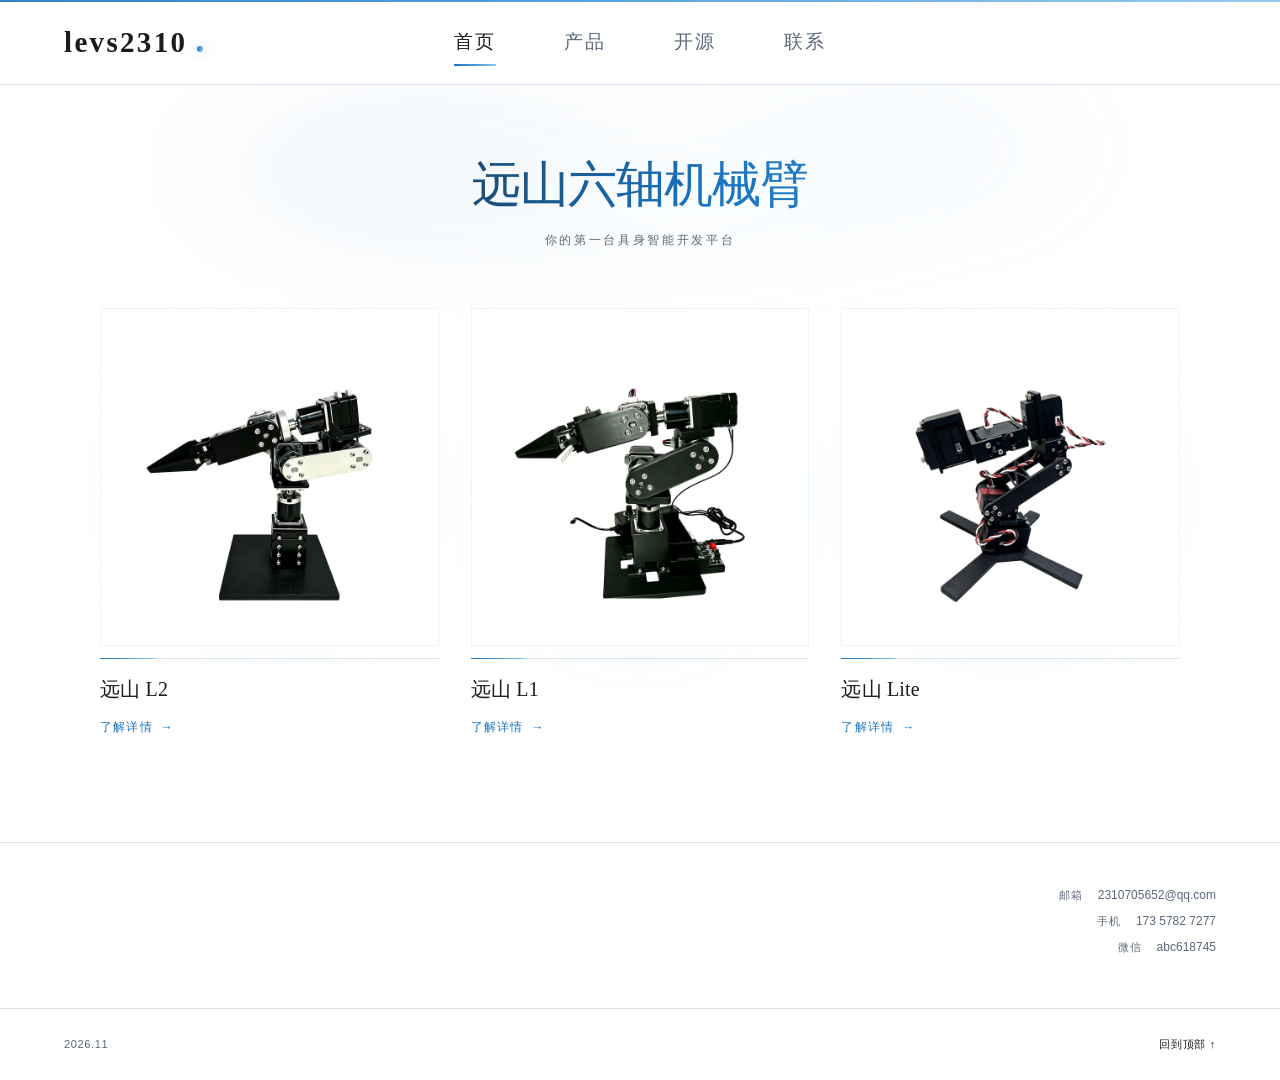
==== index.html @ 3b35d54c "远山桌面机械臂 · 静态产品站 Lite / L1 / L2 三条产品线的多页静态站点：首页三图并排、产品页参数与版本对比、开源页左图右列表，浅色主题，含移动端响应式与联系弹窗。" ====
<!DOCTYPE html>
<html lang="zh-CN">
<head>
  <meta charset="UTF-8">
  <meta name="viewport" content="width=device-width, initial-scale=1.0">
  <title>levs2310 | 远山六轴机械臂 Lite / L1 / L2</title>
  <meta name="description" content="远山六轴机械臂：你的第一台具身智能开发平台。Lite / L1 / L2 三条产品线，提供成品款与套件款。">
  <meta name="theme-color" content="#FFFFFF">
  <link rel="icon" href="favicon.svg" type="image/svg+xml">

  <meta property="og:type" content="website">
  <meta property="og:title" content="levs2310 | 远山六轴机械臂 Lite / L1 / L2">
  <meta property="og:description" content="你的第一台具身智能开发平台。Lite / L1 / L2，成品款与套件款可选。">
  <!-- 部署后建议把 og:image 换成完整的 https 地址 -->
  <meta property="og:image" content="og-cover.jpg">
  <meta property="og:image:width" content="1200">
  <meta property="og:image:height" content="630">
  <meta name="twitter:card" content="summary_large_image">

  <link rel="stylesheet" href="styles.css">
  <script>document.documentElement.classList.add('js');</script>
</head>
<body data-page="home">

<a class="skip-link" href="#main">跳到主要内容</a>

<header class="site-header" id="siteHeader">
  <div class="wrap header-inner">
    <a class="brand" href="#top" aria-label="levs2310 首页">levs2310</a>

    <nav class="desktop-nav" aria-label="主导航">
      <a class="nav-link is-active" href="#top" data-section="top" aria-current="page">首页</a>
      <a class="nav-link" href="products.html" data-section="products">产品</a>
      <a class="nav-link" href="opensource.html" data-section="opensource">开源</a>
      <a class="nav-link" href="#contact" data-section="contact" data-contact-open aria-haspopup="dialog" aria-controls="contactDialog">联系</a>
    </nav>

    <button class="menu-toggle" id="menuToggle" type="button" aria-expanded="false" aria-controls="mobileMenu" aria-label="打开菜单">
      <span class="menu-label">菜单</span>
      <span class="menu-bars" aria-hidden="true"><span></span><span></span></span>
    </button>
  </div>
</header>

<div class="mobile-menu" id="mobileMenu" aria-hidden="true">
  <nav class="mobile-nav" aria-label="移动端导航">
    <a href="#top"><span>首页</span><span aria-hidden="true">↗</span></a>
    <a href="products.html"><span>产品</span><span aria-hidden="true">↗</span></a>
    <a href="opensource.html"><span>开源</span><span aria-hidden="true">↗</span></a>
    <a href="#contact" data-contact-open aria-haspopup="dialog" aria-controls="contactDialog"><span>联系</span><span aria-hidden="true">↗</span></a>
  </nav>
  <div class="mobile-meta">
    <span>六轴机械臂</span>
    <a href="mailto:2310705652@qq.com">2310705652@qq.com</a>
  </div>
</div>

<main id="main">

  <section class="hero" id="top" aria-labelledby="hero-title">
    <div class="wrap">
      <div class="hero-head">
        <h1 class="hero-title" id="hero-title">远山六轴机械臂</h1>
        <p class="hero-tagline">你的第一台具身智能开发平台</p>
      </div>

      <div class="hero-products">
        <a class="hero-product" href="products.html#product-l2" aria-label="查看远山 L2 产品详情">
          <span class="hero-product-glow hero-product-glow--l2" aria-hidden="true"></span>
          <img src="images/products/yuanshan-l2-photo.jpg"
               width="1600" height="1600"
               alt="远山 L2 六轴机械臂"
               fetchpriority="high" decoding="async">
          <span class="hero-product-meta">
            <span class="hero-product-name">远山 L2</span>
          </span>
          <span class="hero-product-cta">了解详情 <span aria-hidden="true">→</span></span>
        </a>

        <a class="hero-product" href="products.html#product-l1" aria-label="查看远山 L1 产品详情">
          <span class="hero-product-glow hero-product-glow--l1" aria-hidden="true"></span>
          <img src="images/products/yuanshan-l1-photo.jpg"
               width="1600" height="1600"
               alt="远山 L1 六轴机械臂"
               decoding="async">
          <span class="hero-product-meta">
            <span class="hero-product-name">远山 L1</span>
          </span>
          <span class="hero-product-cta">了解详情 <span aria-hidden="true">→</span></span>
        </a>

        <a class="hero-product" href="products.html#product-lite" aria-label="查看远山 Lite 产品详情">
          <span class="hero-product-glow hero-product-glow--lite" aria-hidden="true"></span>
          <img src="images/products/yuanshan-lite-photo.jpg"
               width="1600" height="1600"
               alt="远山 Lite 六轴机械臂"
               decoding="async">
          <span class="hero-product-meta">
            <span class="hero-product-name">远山 Lite</span>
          </span>
          <span class="hero-product-cta">了解详情 <span aria-hidden="true">→</span></span>
        </a>
      </div>
    </div>
  </section>

  <section class="contact" id="contact" aria-label="联系方式">
    <div class="wrap">
      <div class="contact-list">
        <a class="contact-item" href="mailto:2310705652@qq.com">
          <span class="contact-label">邮箱</span>
          <span class="contact-value">2310705652@qq.com</span>
        </a>
        <a class="contact-item" href="tel:+8617357827277">
          <span class="contact-label">手机</span>
          <span class="contact-value">173 5782 7277</span>
        </a>
        <div class="contact-item">
          <span class="contact-label">微信</span>
          <span class="contact-value">abc618745</span>
        </div>
      </div>
    </div>
  </section>

</main>

<footer class="site-footer">
  <div class="wrap footer-inner">
    <span>2026.11</span>
    <a class="footer-top" href="#top">回到顶部 ↑</a>
  </div>
</footer>

<dialog class="contact-dialog" id="contactDialog" aria-labelledby="contactDialogTitle">
  <button class="contact-dialog-close" type="button" data-contact-close aria-label="关闭联系方式">×</button>
  <p class="eyebrow">联系</p>
  <h2 class="contact-dialog-title" id="contactDialogTitle">联系方式</h2>
  <div class="contact-dialog-list">
    <div class="contact-dialog-row"><span class="cd-label">微信</span><span class="cd-value">abc618745</span></div>
    <div class="contact-dialog-row"><span class="cd-label">电话</span><a class="cd-value" href="tel:+8617357827277">173 5782 7277</a></div>
    <div class="contact-dialog-row"><span class="cd-label">邮箱</span><a class="cd-value" href="mailto:2310705652@qq.com">2310705652@qq.com</a></div>
  </div>
  <p class="contact-dialog-note">添加请备注来意</p>
</dialog>

<script src="script.js" defer></script>
</body>
</html>
---- styles.css ----
:root {
  --paper: #ffffff;
  --paper-deep: #f2f7fd;
  --ink: #1c1c1e;
  --muted: #5b6879;
  --line: #d9e3f0;
  --accent: #1a74bf;
  --accent-dark: #12558f;
  --cyan: #4f9fdc;
  --violet: #8ac6ea;
  --white: #ffffff;
  --grad: linear-gradient(100deg, #1a74bf 0%, #4f9fdc 55%, #8ac6ea 100%);
  --grad-text: linear-gradient(100deg, #1c1c1e 0%, #1a74bf 58%, #3d92d0 100%);
  --wrap: 1320px;
  --gutter: 64px;
  --header-h: 84px;
  --ease: cubic-bezier(.22, .61, .36, 1);
  --serif: "Noto Serif SC", "Source Han Serif SC", "Songti SC", "STSong", "SimSun", serif;
  --sans: "Noto Sans SC", "HarmonyOS Sans SC", "PingFang SC", "Microsoft YaHei", sans-serif;
}

*,
*::before,
*::after {
  box-sizing: border-box;
}

html {
  scroll-behavior: smooth;
  scroll-padding-top: calc(var(--header-h) + 24px);
  background: var(--paper);
}

body {
  margin: 0;
  min-width: 320px;
  overflow-x: clip;
  background: var(--paper);
  color: var(--ink);
  font-family: var(--sans);
  font-size: 16px;
  line-height: 1.75;
  -webkit-font-smoothing: antialiased;
  text-rendering: optimizeLegibility;
}

body.menu-open {
  overflow: hidden;
}

::selection {
  background: var(--accent);
  color: var(--white);
}

img {
  display: block;
  max-width: 100%;
}

a {
  color: inherit;
  text-decoration: none;
}

button {
  font: inherit;
}

h1,
h2,
h3,
p,
figure,
dl,
dd {
  margin: 0;
}

ul {
  margin: 0;
  padding: 0;
  list-style: none;
}

.wrap {
  width: min(var(--wrap), calc(100% - var(--gutter) * 2));
  margin-inline: auto;
}

.skip-link {
  position: fixed;
  top: 8px;
  left: 8px;
  z-index: 300;
  padding: 10px 16px;
  background: var(--ink);
  color: var(--paper);
  transform: translateY(-150%);
  transition: transform .2s ease;
}

.skip-link:focus {
  transform: translateY(0);
}

:focus-visible {
  outline: 2px solid var(--accent);
  outline-offset: 4px;
}

/* ---------- header ---------- */

.site-header {
  position: sticky;
  top: 0;
  z-index: 100;
  background: rgba(255, 255, 255, .92);
  backdrop-filter: blur(14px);
  -webkit-backdrop-filter: blur(14px);
  border-bottom: 1px solid var(--line);
  transition: border-color .25s ease;
}

.site-header::before {
  content: "";
  position: absolute;
  inset: 0 0 auto;
  height: 2px;
  background: var(--grad);
  opacity: .9;
}

.site-header.is-scrolled {
  border-bottom-color: var(--line);
}

.header-inner {
  height: var(--header-h);
  display: grid;
  grid-template-columns: 1fr auto 1fr;
  align-items: center;
}

.brand {
  grid-column: 1;
  justify-self: start;
  position: relative;
  display: inline-flex;
  align-items: baseline;
  font-family: var(--serif);
  font-size: 29px;
  font-weight: 560;
  letter-spacing: .08em;
  line-height: 1;
  color: var(--ink);
}

.brand::after {
  content: "";
  width: 6px;
  height: 6px;
  margin-left: 10px;
  border-radius: 50%;
  background: var(--grad);
  box-shadow: 0 0 12px rgba(26, 116, 191, .45);
}

.desktop-nav {
  grid-column: 2;
  justify-self: center;
  display: flex;
  align-items: center;
  gap: 68px;
}

.nav-link {
  position: relative;
  padding: 7px 0;
  color: #5b6879;
  font-size: 19px;
  letter-spacing: .1em;
  transition: color .22s ease;
}

.nav-link::after {
  content: "";
  position: absolute;
  left: 0;
  right: 100%;
  bottom: 0;
  height: 2px;
  background: var(--grad);
  transition: right .3s var(--ease);
}

.nav-link:hover,
.nav-link.is-active {
  color: var(--ink);
}

.nav-link:hover::after,
.nav-link.is-active::after {
  right: 0;
}

.menu-toggle {
  grid-column: 3;
  justify-self: end;
  display: none;
  align-items: center;
  gap: 12px;
  padding: 8px 0;
  border: 0;
  background: transparent;
  color: var(--ink);
  cursor: pointer;
}

.menu-label {
  font-size: 12px;
  letter-spacing: .14em;
}

.menu-bars {
  position: relative;
  width: 22px;
  height: 12px;
}

.menu-bars span {
  position: absolute;
  left: 0;
  width: 22px;
  height: 1px;
  background: currentColor;
  transition: top .25s ease, transform .25s ease;
}

.menu-bars span:first-child {
  top: 2px;
}

.menu-bars span:last-child {
  top: 9px;
}

.menu-open .menu-bars span:first-child {
  top: 6px;
  transform: rotate(45deg);
}

.menu-open .menu-bars span:last-child {
  top: 6px;
  transform: rotate(-45deg);
}

.mobile-menu {
  position: fixed;
  inset: var(--header-h) 0 0;
  z-index: 90;
  display: flex;
  flex-direction: column;
  justify-content: space-between;
  padding: 24px var(--gutter) 40px;
  background:
    radial-gradient(65% 40% at 20% 0%, rgba(26, 116, 191, .10), transparent 70%),
    radial-gradient(55% 35% at 90% 15%, rgba(79, 159, 220, .10), transparent 72%),
    var(--paper);
  opacity: 0;
  visibility: hidden;
  transform: translateY(-8px);
  transition: opacity .28s ease, transform .28s var(--ease), visibility .28s;
  overflow-y: auto;
}

.mobile-menu.is-open {
  opacity: 1;
  visibility: visible;
  transform: none;
}

.mobile-nav a {
  display: flex;
  align-items: baseline;
  justify-content: space-between;
  padding: 27px 0;
  border-bottom: 1px solid var(--line);
  font-family: var(--serif);
  font-size: clamp(35px, 8.8vw, 48px);
  font-weight: 500;
  line-height: 1.2;
}

.mobile-nav a:first-child {
  border-top: 1px solid var(--line);
}

.mobile-nav a span:last-child {
  color: var(--accent);
  font-family: var(--sans);
  font-size: 14px;
  font-weight: 400;
  letter-spacing: 0;
}

.mobile-meta {
  display: flex;
  justify-content: space-between;
  gap: 24px;
  padding-top: 32px;
  color: var(--muted);
  font-size: 12px;
  letter-spacing: .04em;
}

.mobile-meta a {
  color: var(--ink);
}

/* ---------- shared type ---------- */

.eyebrow {
  display: flex;
  align-items: center;
  gap: 12px;
  color: var(--muted);
  font-size: 12px;
  letter-spacing: .18em;
  line-height: 1.4;
}

.eyebrow::before {
  content: "";
  width: 24px;
  height: 1px;
  background: var(--grad);
}

.section-head {
  display: grid;
  grid-template-columns: minmax(0, 1.1fr) minmax(280px, .9fr);
  gap: 64px;
  align-items: end;
  margin-bottom: 64px;
}

.section-head h2 {
  margin-top: 20px;
  font-family: var(--serif);
  font-size: clamp(36px, 4.1vw, 56px);
  font-weight: 520;
  line-height: 1.24;
  letter-spacing: -.015em;
}

.section-head h2::after {
  content: "";
  display: block;
  width: 64px;
  height: 2px;
  margin-top: 22px;
  background: var(--grad);
}

.section-lead {
  max-width: 390px;
  color: var(--muted);
  font-size: 15px;
  line-height: 1.95;
}

.section-head--slim {
  display: block;
  margin-bottom: 32px;
}

.section-head--slim .section-lead {
  max-width: 620px;
  margin-top: 12px;
  font-size: 14px;
  line-height: 1.8;
}

/* ---------- hero ---------- */

.hero {
  position: relative;
  isolation: isolate;
  overflow: clip;
  padding: 74px 0 102px;
}

.hero-head {
  position: relative;
  isolation: isolate;
  max-width: 920px;
  margin-inline: auto;
  text-align: center;
}

.hero-head::before {
  content: "";
  position: absolute;
  inset: -70px -18% 0;
  z-index: -1;
  background:
    radial-gradient(32% 60% at 32% 50%, rgba(26, 116, 191, .16), transparent 70%),
    radial-gradient(28% 56% at 70% 38%, rgba(79, 159, 220, .14), transparent 72%),
    radial-gradient(26% 50% at 52% 82%, rgba(138, 198, 234, .11), transparent 74%);
  filter: blur(62px);
  opacity: .9;
  pointer-events: none;
}

.hero-title {
  font-family: var(--serif);
  font-size: clamp(1.7rem, 3.8vw, 3.2rem);
  font-weight: 520;
  line-height: 1.1;
  letter-spacing: -.02em;
  color: var(--ink);
}

@supports ((-webkit-background-clip: text) or (background-clip: text)) {
  .hero-title {
    background: var(--grad-text);
    -webkit-background-clip: text;
    background-clip: text;
    color: transparent;
    -webkit-text-fill-color: transparent;
  }
}

.hero-tagline {
  margin-top: 18px;
  color: var(--muted);
  font-size: 12px;
  letter-spacing: .22em;
  line-height: 1.6;
}

/* ---------- hero products ---------- */

.hero-products {
  display: grid;
  grid-template-columns: repeat(3, minmax(0, 1fr));
  gap: clamp(18px, 2.6vw, 32px);
  max-width: 1080px;
  margin: 58px auto 0;
}

.hero-product {
  position: relative;
  display: block;
  isolation: isolate;
}

.hero-product-glow {
  position: absolute;
  inset: 8% 3% 18%;
  z-index: 0;
  border-radius: 50%;
  filter: blur(38px);
  opacity: .58;
  transition: opacity .35s ease, transform .45s var(--ease);
  pointer-events: none;
}

.hero-product-glow--l2 {
  background: radial-gradient(circle at 50% 42%, rgba(26, 116, 191, .30), rgba(138, 198, 234, .20) 45%, transparent 72%);
}

.hero-product-glow--l1 {
  background: radial-gradient(circle, rgba(26, 116, 191, .34), transparent 70%);
}

.hero-product-glow--lite {
  background: radial-gradient(circle at 50% 45%, rgba(79, 159, 220, .32), rgba(138, 198, 234, .15) 58%, transparent 74%);
}

.hero-product img {
  position: relative;
  z-index: 1;
  width: 100%;
  height: auto;
  aspect-ratio: 1 / 1;
  object-fit: contain;
  border: 1px solid rgba(233, 242, 251, .9);
  transition: transform .5s var(--ease);
}

.hero-product:hover img {
  transform: translateY(-5px) scale(1.008);
}

.hero-product:hover .hero-product-glow {
  opacity: .9;
  transform: scale(1.03);
}

.hero-product-meta {
  position: relative;
  z-index: 2;
  display: flex;
  align-items: baseline;
  justify-content: space-between;
  gap: 16px;
  margin-top: 12px;
  padding-top: 13px;
  border-top: 1px solid var(--line);
}

.hero-product-meta::before {
  content: "";
  position: absolute;
  top: -1px;
  left: 0;
  width: 54px;
  height: 1px;
  background: var(--grad);
}

.hero-product-name {
  font-family: var(--serif);
  font-size: 20px;
  font-weight: 500;
  letter-spacing: .01em;
}

.hero-product-cta {
  position: relative;
  z-index: 2;
  display: inline-flex;
  align-items: center;
  gap: 8px;
  margin-top: 10px;
  color: var(--accent);
  font-size: 12px;
  letter-spacing: .1em;
  transition: color .22s ease;
}

.hero-product-cta span {
  transition: transform .22s var(--ease);
}

.hero-product:hover .hero-product-cta {
  color: var(--accent-dark);
}

.hero-product:hover .hero-product-cta span {
  transform: translateX(3px);
}

.hero-product:focus-visible {
  outline: 2px solid var(--accent);
  outline-offset: 4px;
}

/* ---------- products ---------- */

.products {
  padding: clamp(24px, 3vw, 40px) 0 24px;
}

.product {
  display: grid;
  grid-template-columns: minmax(0, 1.04fr) minmax(0, .96fr);
  gap: clamp(44px, 6vw, 88px);
  align-items: center;
  padding: clamp(32px, 3.5vw, 48px) 0;
  border-top: 1px solid var(--line);
}

.products .wrap > .product:first-of-type {
  border-top: 0;
  padding-top: clamp(12px, 1.5vw, 22px);
}

.product--flip .product-media {
  order: 2;
}

.product--flip .product-copy {
  order: 1;
}

.product-media {
  position: relative;
  isolation: isolate;
  min-width: 0;
}

.product-media::before {
  content: "";
  position: absolute;
  inset: 10% 4% 16%;
  z-index: 0;
  border-radius: 50%;
  filter: blur(44px);
  opacity: .52;
  pointer-events: none;
}

#product-l2 .product-media::before {
  background: radial-gradient(circle at 48% 44%, rgba(26, 116, 191, .28), rgba(138, 198, 234, .16) 52%, transparent 74%);
}

#product-l1 .product-media::before {
  background: radial-gradient(circle at 45% 46%, rgba(26, 116, 191, .26), rgba(79, 159, 220, .13) 58%, transparent 75%);
}

#product-lite .product-media::before {
  background: radial-gradient(circle at 50% 44%, rgba(79, 159, 220, .26), rgba(138, 198, 234, .14) 58%, transparent 75%);
}

.product-media img {
  position: relative;
  z-index: 1;
  width: 100%;
  height: auto;
  aspect-ratio: 1 / 1;
  object-fit: contain;
  border: 1px solid rgba(233, 242, 251, .8);
}

.product-copy {
  max-width: 520px;
}

.product h3 {
  margin-top: 0;
  font-family: var(--serif);
  font-size: clamp(38px, 4.3vw, 58px);
  font-weight: 520;
  line-height: 1.15;
  letter-spacing: -.015em;
}

.product-tagline {
  margin-top: 24px;
  font-family: var(--serif);
  font-size: clamp(20px, 1.8vw, 25px);
  font-weight: 480;
  line-height: 1.55;
}

.product-desc {
  margin-top: 20px;
  color: var(--muted);
  font-size: 15px;
  line-height: 1.95;
}

.product-facts {
  margin-top: 36px;
  border-top: 1px solid var(--line);
}

.product-facts div {
  display: grid;
  grid-template-columns: 86px minmax(0, 1fr);
  gap: 20px;
  padding: 12px 0;
  border-bottom: 1px solid var(--line);
}

.product-facts dt {
  color: var(--muted);
  font-size: 11px;
  letter-spacing: .14em;
  line-height: 1.8;
}

.product-facts dd {
  font-size: 14px;
  line-height: 1.8;
}

/* ---------- compare ---------- */

.sr-only {
  position: absolute;
  width: 1px;
  height: 1px;
  padding: 0;
  margin: -1px;
  overflow: hidden;
  clip: rect(0, 0, 0, 0);
  white-space: nowrap;
  border: 0;
}

.compare {
  margin-top: clamp(48px, 6vw, 80px);
  border-top: 1px solid var(--line);
  padding-top: clamp(40px, 5vw, 64px);
}

.compare-scroll {
  overflow-x: auto;
  -webkit-overflow-scrolling: touch;
}

.compare-table {
  width: 100%;
  min-width: 900px;
  border-collapse: collapse;
  table-layout: fixed;
  text-align: left;
}

.compare-table .ct-col-feature {
  width: 20%;
}

.compare-table .ct-col-data {
  width: 16%;
}

.compare-table th,
.compare-table td {
  padding: 14px 12px;
  border-right: 1px solid var(--line);
  border-bottom: 1px solid var(--line);
  font-size: 13px;
  line-height: 1.6;
  vertical-align: middle;
}

.compare-table th:last-child,
.compare-table td:last-child {
  border-right: 0;
}

.compare-table tbody td {
  text-align: center;
}

.compare-table thead th {
  border-top: 1px solid var(--line);
  padding-top: 18px;
  padding-bottom: 18px;
  vertical-align: top;
}

.compare-table .ct-model-row th {
  padding-bottom: 8px;
  border-bottom: 0;
  text-align: center;
  font-weight: 400;
}

.compare-table .ct-model-row th:first-child {
  text-align: left;
}

.compare-table .ct-tier-row th {
  padding-top: 4px;
  padding-bottom: 16px;
  border-top: 0;
  text-align: center;
  font-weight: 400;
}

.compare-table tbody th[scope="row"] {
  color: var(--muted);
  font-size: 13px;
  font-weight: 400;
}

.ct-name {
  display: block;
  font-family: var(--serif);
  font-size: 20px;
  font-weight: 500;
  letter-spacing: .01em;
}

.ct-tier {
  display: block;
  color: var(--muted);
  font-size: 12px;
  letter-spacing: .08em;
}

.ct-price {
  display: block;
  margin-top: 4px;
  color: var(--accent-dark);
  font-size: 13px;
  font-variant-numeric: tabular-nums;
}

.ct-group th {
  padding-top: 24px;
  padding-bottom: 8px;
  color: var(--accent-dark);
  font-size: 11px;
  font-weight: 400;
  letter-spacing: .18em;
}

.compare-table .is-yes {
  color: var(--accent);
  font-size: 18px;
  line-height: 1;
}

/* ---------- delivery ---------- */

.delivery {
  margin-top: clamp(48px, 6vw, 80px);
  border-top: 1px solid var(--line);
  padding-top: clamp(40px, 5vw, 64px);
  padding-bottom: clamp(64px, 8vw, 112px);
}

.delivery-grid {
  display: grid;
  grid-template-columns: repeat(3, minmax(0, 1fr));
  gap: clamp(28px, 5vw, 56px);
}

.delivery-item {
  position: relative;
  padding-top: 18px;
}

.delivery-item::before {
  content: "";
  position: absolute;
  top: 0;
  left: 0;
  right: 0;
  height: 1px;
  background: var(--grad);
  opacity: .55;
}

.delivery-item h3 {
  font-family: var(--serif);
  font-size: 22px;
  font-weight: 500;
  line-height: 1.3;
}

.delivery-item p {
  max-width: 300px;
  margin-top: 10px;
  color: var(--muted);
  font-size: 14px;
  line-height: 1.85;
}

/* ---------- open source ---------- */

.opensource {
  margin-top: clamp(72px, 9vw, 120px);
  padding: clamp(48px, 6vw, 80px) 0 clamp(56px, 7vw, 96px);
  border-top: 1px solid var(--line);
  border-bottom: 1px solid var(--line);
  background:
    radial-gradient(45% 60% at 12% 10%, rgba(26, 116, 191, .09), transparent 72%),
    radial-gradient(40% 52% at 88% 20%, rgba(79, 159, 220, .10), transparent 72%),
    radial-gradient(36% 48% at 52% 100%, rgba(138, 198, 234, .08), transparent 74%),
    var(--paper);
}

.os-layout {
  display: grid;
  grid-template-columns: minmax(0, 360px) minmax(0, 1fr);
  gap: clamp(40px, 6vw, 96px);
  align-items: center;
}

.os-figure {
  max-width: 360px;
  margin: 0;
}

.os-figure img {
  display: block;
  width: 100%;
  height: auto;
  aspect-ratio: 1 / 1;
  object-fit: contain;
  mix-blend-mode: multiply;
}

.os-entries {
  min-width: 0;
}

.os-entry + .os-entry {
  margin-top: clamp(28px, 3.2vw, 44px);
  padding-top: clamp(28px, 3.2vw, 44px);
  border-top: 1px solid var(--line);
}

.os-entry-title {
  font-family: var(--serif);
  font-size: clamp(21px, 2vw, 26px);
  font-weight: 500;
  line-height: 1.4;
  letter-spacing: .01em;
}

.os-entry-num {
  margin-right: 12px;
  color: var(--accent);
  font-family: var(--sans);
  font-size: 15px;
  font-weight: 400;
  letter-spacing: .04em;
}

.os-entry-copy {
  margin-top: 12px;
  color: var(--muted);
  font-size: 13px;
  line-height: 1.9;
  overflow-wrap: anywhere;
}

.os-entry-copy a {
  color: var(--accent);
  text-decoration: underline;
  text-underline-offset: 3px;
}

.os-entry-link {
  display: inline-flex;
  align-items: center;
  gap: 8px;
  margin-top: 18px;
  color: var(--accent);
  font-size: 13px;
  letter-spacing: .04em;
  transition: color .22s ease;
}

.os-entry-link span {
  transition: transform .22s var(--ease);
}

.os-entry-link:hover {
  color: var(--accent-dark);
}

.os-entry-link:hover span {
  transform: translate(2px, -2px);
}

.os-entry-link:focus-visible {
  outline: 2px solid var(--accent);
  outline-offset: 3px;
}

/* ---------- subpage ---------- */

.subpage-main .products {
  padding-top: clamp(20px, 2.5vw, 32px);
}

.subpage-main .opensource {
  margin-top: 0;
}

/* ---------- contact ---------- */

.contact {
  padding: 40px 0 48px;
  border-top: 1px solid var(--line);
}

.contact-list {
  max-width: 420px;
  margin-left: auto;
  text-align: right;
}

.contact-item {
  display: flex;
  justify-content: flex-end;
  gap: 14px;
  align-items: baseline;
  padding: 2px 0;
  color: var(--muted);
  font-size: 12px;
  line-height: 1.8;
  transition: color .22s ease;
}

a.contact-item:hover {
  color: var(--accent-dark);
}

.contact-label {
  color: var(--muted);
  font-size: 11px;
  letter-spacing: .14em;
  line-height: 1.8;
}

.contact-value {
  font-family: var(--sans);
  font-size: 12px;
  line-height: 1.8;
  overflow-wrap: anywhere;
}

/* ---------- contact dialog ---------- */

body.dialog-open {
  overflow: hidden;
}

.contact-dialog {
  width: min(400px, calc(100% - 32px));
  max-width: none;
  max-height: calc(100% - 32px);
  margin: auto;
  padding: clamp(28px, 4vw, 38px);
  border: 1px solid var(--line);
  border-radius: 16px;
  background:
    radial-gradient(70% 50% at 100% 0%, rgba(26, 116, 191, .09), transparent 72%),
    radial-gradient(60% 45% at 0% 100%, rgba(138, 198, 234, .10), transparent 74%),
    var(--white);
  box-shadow: 0 28px 80px rgba(20, 44, 70, .22);
  color: var(--ink);
}

.contact-dialog[open] {
  animation: dialog-in .26s var(--ease);
}

@keyframes dialog-in {
  from { opacity: 0; transform: translateY(10px) scale(.98); }
  to { opacity: 1; transform: none; }
}

.contact-dialog::backdrop {
  background: rgba(16, 30, 45, .42);
}

.contact-dialog-close {
  position: absolute;
  top: 12px;
  right: 14px;
  display: grid;
  place-items: center;
  width: 32px;
  height: 32px;
  padding: 0;
  border: 0;
  border-radius: 50%;
  background: transparent;
  color: var(--muted);
  font-size: 22px;
  line-height: 1;
  cursor: pointer;
  transition: color .22s ease, background .22s ease;
}

.contact-dialog-close:hover {
  color: var(--accent-dark);
  background: var(--paper-deep);
}

.contact-dialog-title {
  margin-top: 14px;
  font-family: var(--serif);
  font-size: 26px;
  font-weight: 500;
  line-height: 1.3;
  letter-spacing: .02em;
}

.contact-dialog-list {
  margin-top: 24px;
}

.contact-dialog-row {
  display: flex;
  align-items: baseline;
  justify-content: space-between;
  gap: 16px;
  padding: 12px 0;
  border-bottom: 1px solid var(--line);
}

.cd-label {
  color: var(--muted);
  font-size: 11px;
  letter-spacing: .14em;
  white-space: nowrap;
}

.cd-value {
  font-size: 15px;
  font-variant-numeric: tabular-nums;
  overflow-wrap: anywhere;
  text-align: right;
}

a.cd-value {
  color: var(--accent);
  transition: color .22s ease;
}

a.cd-value:hover {
  color: var(--accent-dark);
}

.contact-dialog-note {
  margin-top: 20px;
  color: var(--accent-dark);
  font-size: 12px;
  letter-spacing: .08em;
}

/* ---------- footer ---------- */

.site-footer {
  border-top: 1px solid var(--line);
  background: var(--white);
}

.footer-inner {
  display: flex;
  align-items: baseline;
  justify-content: space-between;
  gap: 24px;
  padding: 26px 0;
  color: var(--muted);
  font-size: 11px;
  letter-spacing: .06em;
}

.footer-top {
  color: var(--ink);
  transition: color .22s ease;
}

.footer-top:hover {
  color: var(--accent-dark);
}

/* ---------- motion ---------- */

@keyframes rise {
  from {
    opacity: 0;
    transform: translateY(16px);
  }
  to {
    opacity: 1;
    transform: translateY(0);
  }
}

.js .hero-head > * {
  animation: rise .8s var(--ease) both;
}

.js .hero-head > *:nth-child(2) {
  animation-delay: .08s;
}

.js .hero-product {
  animation: rise .9s var(--ease) both;
}

.js .hero-product:nth-child(1) {
  animation-delay: .16s;
}

.js .hero-product:nth-child(2) {
  animation-delay: .24s;
}

.js .hero-product:nth-child(3) {
  animation-delay: .32s;
}

.js .reveal {
  opacity: 0;
  transform: translateY(16px);
  transition: opacity .7s ease, transform .7s var(--ease);
  transition-delay: var(--delay, 0s);
}

.js .reveal.is-visible {
  opacity: 1;
  transform: none;
}

/* ---------- responsive ---------- */

@media (max-width: 1120px) {
  :root {
    --gutter: 48px;
  }

  .desktop-nav {
    gap: 48px;
  }

  .hero-products {
    max-width: 1000px;
  }

  .section-head {
    gap: 44px;
  }

}

@media (max-width: 900px) {
  :root {
    --header-h: 66px;
    --gutter: 24px;
  }

  .desktop-nav {
    display: none;
  }

  .menu-toggle {
    display: inline-flex;
  }

  .brand {
    font-size: 25px;
  }

  .hero {
    padding: 56px 0 72px;
  }

  .hero-products {
    max-width: 100%;
    gap: 20px;
    margin-top: 44px;
  }

  .hero-product-name {
    font-size: 18px;
  }

  .section-head {
    grid-template-columns: 1fr;
    gap: 24px;
    margin-bottom: 44px;
  }

  .section-lead {
    max-width: 560px;
  }

  .product {
    grid-template-columns: 1fr;
    gap: 28px;
    padding: 40px 0;
  }

  .product--flip .product-media,
  .product--flip .product-copy {
    order: initial;
  }

  .product-media {
    max-width: 640px;
  }

  .product-copy {
    max-width: 620px;
  }

  .product-tagline {
    margin-top: 16px;
  }

  .product-desc {
    margin-top: 14px;
  }

  .product-facts {
    margin-top: 28px;
  }

  .opensource {
    margin-top: 64px;
    padding: 56px 0 64px;
  }

  .os-layout {
    grid-template-columns: 1fr;
    gap: 32px;
  }

  .os-figure {
    max-width: 300px;
  }

  .delivery-grid {
    grid-template-columns: 1fr;
    gap: 24px;
  }

  .contact {
    padding: 32px 0 40px;
  }

  .footer-inner {
    flex-wrap: wrap;
    gap: 10px 24px;
  }
}

@media (max-width: 760px) {
  .hero-products {
    grid-template-columns: 1fr;
    gap: 36px;
    max-width: 460px;
    margin-top: 40px;
  }

  .hero-product img {
    width: 100%;
  }

  .hero-product-name {
    font-size: 19px;
  }

  .compare-table th,
  .compare-table td {
    padding: 13px 12px;
    font-size: 12px;
  }

  .compare-table tbody th[scope="row"] {
    font-size: 12px;
  }

  .ct-name {
    font-size: 17px;
  }
}

@media (max-width: 560px) {
  .product-facts div {
    grid-template-columns: 76px minmax(0, 1fr);
    gap: 12px;
  }

  .contact-dialog {
    padding: 26px 22px;
  }

  .contact-dialog-title {
    font-size: 23px;
  }

  .contact-item {
    gap: 10px;
  }

  .footer-inner {
    justify-content: flex-start;
  }

  .footer-top {
    margin-left: auto;
  }
}

@media (max-width: 340px) {
  .hero-title {
    font-size: 2rem;
  }
}

@media (prefers-reduced-motion: reduce) {
  html {
    scroll-behavior: auto;
  }

  *,
  *::before,
  *::after {
    animation-duration: .001ms !important;
    animation-iteration-count: 1 !important;
    transition-duration: .001ms !important;
  }

  .js .reveal {
    opacity: 1;
    transform: none;
  }
}
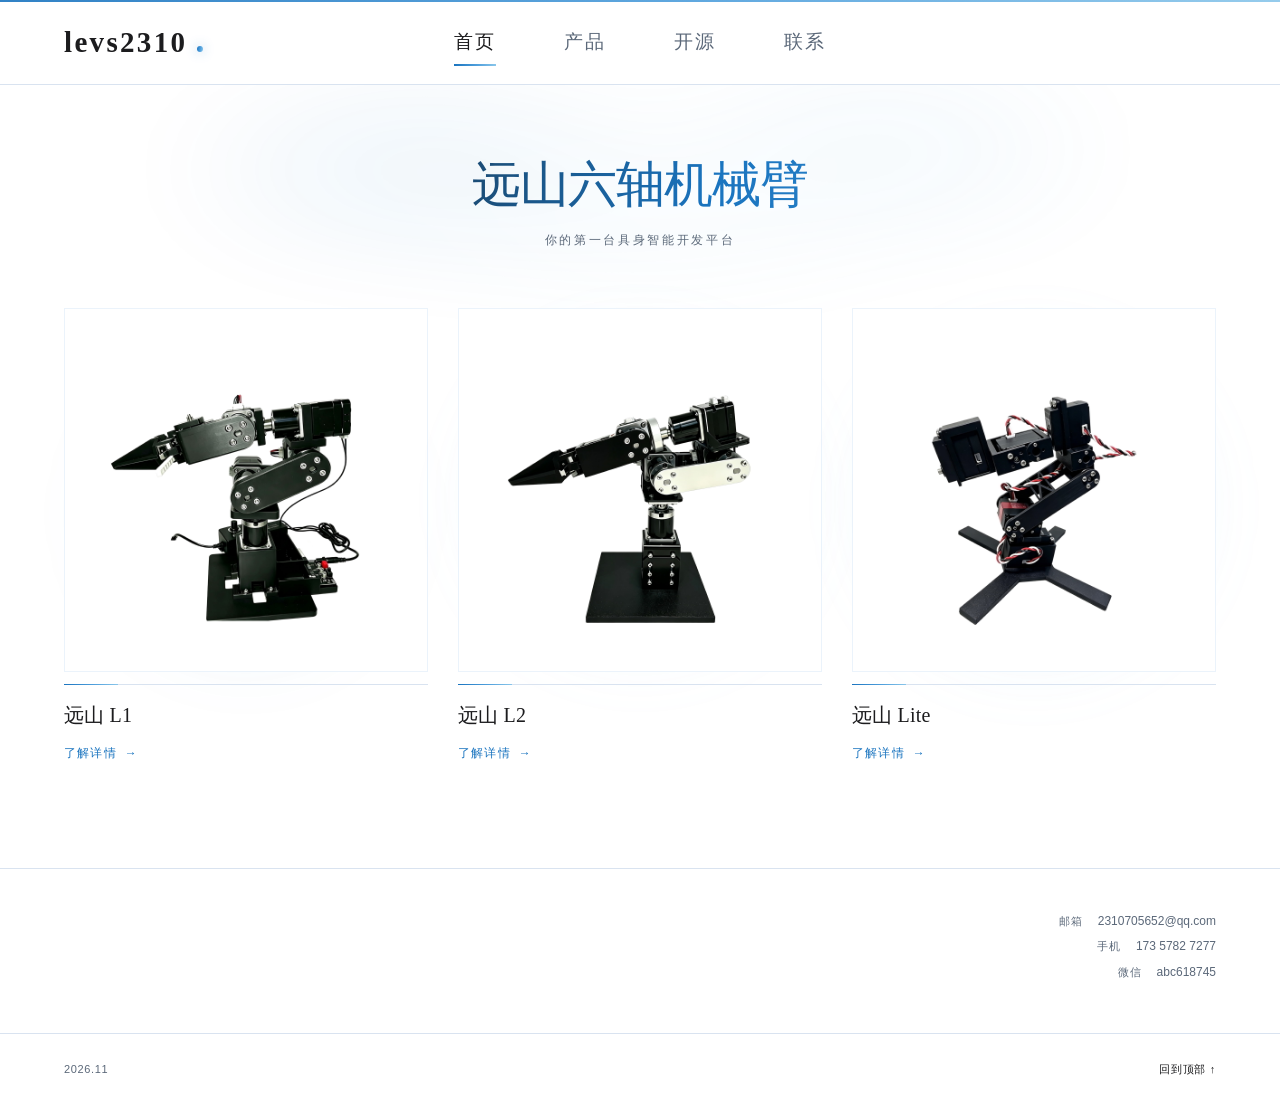
==== commit 69b4f4a6: "产品页改版：对比表去分组标题与套件列、加配件/套件区、主页调序放大 - 主页三图顺序改为 L1 / L2 / Lite，容器放宽到 1160px，单图约 +8% - 产品页顶部新增「成品机械臂」小标题" ====
--- a/index.html
+++ b/index.html
@@ -11,8 +11,9 @@
   <meta property="og:type" content="website">
   <meta property="og:title" content="levs2310 | 远山六轴机械臂 Lite / L1 / L2">
   <meta property="og:description" content="你的第一台具身智能开发平台。Lite / L1 / L2，成品款与套件款可选。">
-  <!-- 部署后建议把 og:image 换成完整的 https 地址 -->
-  <meta property="og:image" content="og-cover.jpg">
+  <!-- 站点已部署到 GitHub Pages，og:image 使用绝对地址，社交卡片才能正常抓图 -->
+  <meta property="og:image" content="https://levs2310.github.io/YS-arm/og-cover.jpg">
+  <meta property="og:url" content="https://levs2310.github.io/YS-arm/">
   <meta property="og:image:width" content="1200">
   <meta property="og:image:height" content="630">
   <meta name="twitter:card" content="summary_large_image">
@@ -65,26 +66,26 @@
       </div>
 
       <div class="hero-products">
+        <a class="hero-product" href="products.html#product-l1" aria-label="查看远山 L1 产品详情">
+          <span class="hero-product-glow hero-product-glow--l1" aria-hidden="true"></span>
+          <img src="images/products/yuanshan-l1-photo.jpg"
+               width="1600" height="1600"
+               alt="远山 L1 六轴机械臂"
+               fetchpriority="high" decoding="async">
+          <span class="hero-product-meta">
+            <span class="hero-product-name">远山 L1</span>
+          </span>
+          <span class="hero-product-cta">了解详情 <span aria-hidden="true">→</span></span>
+        </a>
+
         <a class="hero-product" href="products.html#product-l2" aria-label="查看远山 L2 产品详情">
           <span class="hero-product-glow hero-product-glow--l2" aria-hidden="true"></span>
           <img src="images/products/yuanshan-l2-photo.jpg"
                width="1600" height="1600"
                alt="远山 L2 六轴机械臂"
-               fetchpriority="high" decoding="async">
+               decoding="async">
           <span class="hero-product-meta">
             <span class="hero-product-name">远山 L2</span>
-          </span>
-          <span class="hero-product-cta">了解详情 <span aria-hidden="true">→</span></span>
-        </a>
-
-        <a class="hero-product" href="products.html#product-l1" aria-label="查看远山 L1 产品详情">
-          <span class="hero-product-glow hero-product-glow--l1" aria-hidden="true"></span>
-          <img src="images/products/yuanshan-l1-photo.jpg"
-               width="1600" height="1600"
-               alt="远山 L1 六轴机械臂"
-               decoding="async">
-          <span class="hero-product-meta">
-            <span class="hero-product-name">远山 L1</span>
           </span>
           <span class="hero-product-cta">了解详情 <span aria-hidden="true">→</span></span>
         </a>
--- a/styles.css
+++ b/styles.css
@@ -445,8 +445,8 @@
 .hero-products {
   display: grid;
   grid-template-columns: repeat(3, minmax(0, 1fr));
-  gap: clamp(18px, 2.6vw, 32px);
-  max-width: 1080px;
+  gap: clamp(18px, 2.6vw, 30px);
+  max-width: 1160px;
   margin: 58px auto 0;
 }
 
@@ -564,6 +564,10 @@
   padding: clamp(24px, 3vw, 40px) 0 24px;
 }
 
+.products-eyebrow {
+  margin-bottom: clamp(10px, 1.4vw, 18px);
+}
+
 .product {
   display: grid;
   grid-template-columns: minmax(0, 1.04fr) minmax(0, .96fr);
@@ -705,18 +709,18 @@
 
 .compare-table {
   width: 100%;
-  min-width: 900px;
+  min-width: 720px;
   border-collapse: collapse;
   table-layout: fixed;
   text-align: left;
 }
 
 .compare-table .ct-col-feature {
-  width: 20%;
+  width: 28%;
 }
 
 .compare-table .ct-col-data {
-  width: 16%;
+  width: 24%;
 }
 
 .compare-table th,
@@ -789,7 +793,7 @@
   display: block;
   margin-top: 4px;
   color: var(--accent-dark);
-  font-size: 13px;
+  font-size: 15px;
   font-variant-numeric: tabular-nums;
 }
 
@@ -806,6 +810,61 @@
   color: var(--accent);
   font-size: 18px;
   line-height: 1;
+}
+
+/* ---------- parts / kits ---------- */
+
+.parts {
+  margin-top: clamp(48px, 6vw, 80px);
+  border-top: 1px solid var(--line);
+  padding-top: clamp(40px, 5vw, 64px);
+}
+
+.parts-table {
+  width: 100%;
+  border-collapse: collapse;
+  table-layout: fixed;
+}
+
+/* 首列与上方对比表的功能列同宽（28%），其余三列各 24%，两块表的竖线因此对齐 */
+.parts-table thead th:first-child {
+  width: 28%;
+}
+
+.parts-table .pt-empty {
+  padding: 0;
+  border-bottom: 1px solid var(--line);
+}
+
+.parts-table th,
+.parts-table td {
+  padding: 18px 16px;
+  border-bottom: 1px solid var(--line);
+  text-align: center;
+  vertical-align: middle;
+}
+
+.parts-table thead th {
+  border-top: 1px solid var(--line);
+  color: var(--ink);
+  font-size: 14px;
+  font-weight: 400;
+  line-height: 1.6;
+}
+
+.parts-table tbody td {
+  color: var(--accent-dark);
+  font-family: var(--serif);
+  font-size: 22px;
+  font-variant-numeric: tabular-nums;
+  letter-spacing: .01em;
+}
+
+/* 配件表之后直接接交付区：不再叠一条分隔线，避免出现一条悬空空行 */
+.parts + .delivery {
+  margin-top: clamp(32px, 4vw, 48px);
+  border-top: 0;
+  padding-top: clamp(24px, 3vw, 32px);
 }
 
 /* ---------- delivery ---------- */
@@ -1358,6 +1417,28 @@
     gap: 12px;
   }
 
+  .parts-table th,
+  .parts-table td {
+    padding: 14px 8px;
+  }
+
+  .parts-table {
+    table-layout: fixed;
+  }
+
+  .parts-table thead th:first-child,
+  .parts-table tbody td:first-child {
+    display: none;
+  }
+
+  .parts-table thead th {
+    font-size: 13px;
+  }
+
+  .parts-table tbody td {
+    font-size: 19px;
+  }
+
   .contact-dialog {
     padding: 26px 22px;
   }
